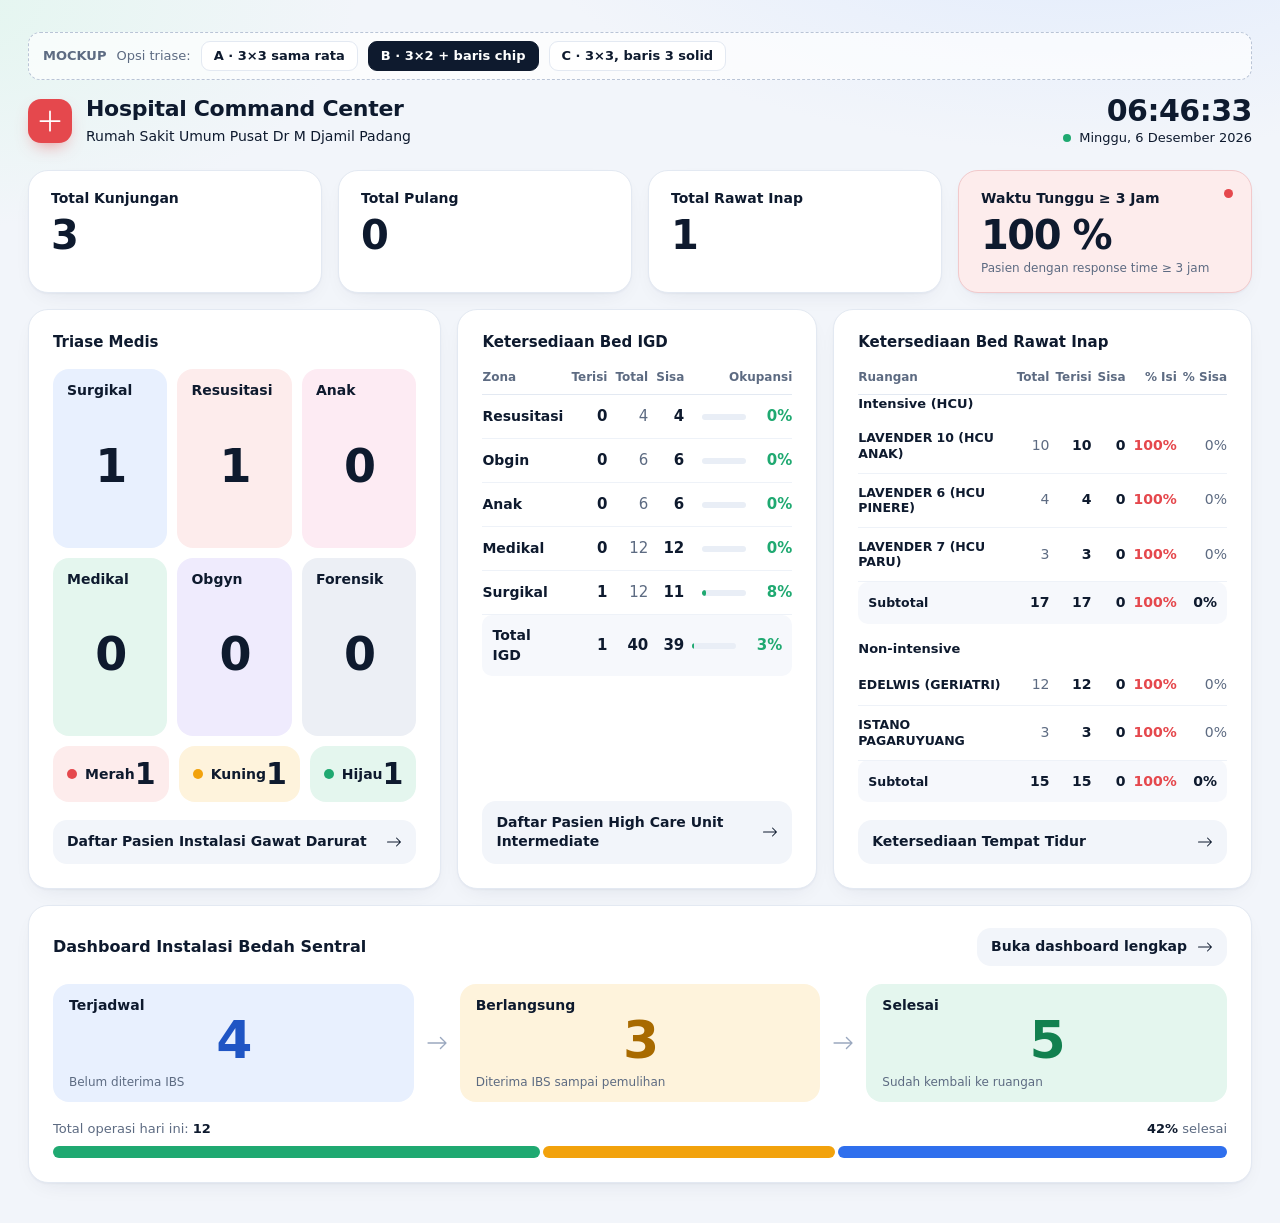
==== index.html @ 85fa8693 "butuh pendapat" ====
<!DOCTYPE html>
<html lang="id">
<head>
<meta charset="UTF-8">
<meta name="viewport" content="width=device-width, initial-scale=1">
<title>Hospital Command Center · Mockup Executive</title>
<style>
:root{--text:#0e1a2e;--muted:#5d6b82;--line:#e3e9f2;--red:#e5484d;--amber:#f2a20c;--green:#1fa971;--blue:#2f6fed}
*{box-sizing:border-box;margin:0;padding:0}
html{color-scheme:light}
body{min-height:100vh;padding:32px 28px 40px;
  background:radial-gradient(900px 420px at 85% -10%,#dfeafd 0%,transparent 65%),radial-gradient(700px 380px at -5% 0%,#e3f6ef 0%,transparent 60%),#f2f5fa;
  color:var(--text);font:15px/1.4 "Segoe UI",system-ui,-apple-system,Roboto,sans-serif;-webkit-font-smoothing:antialiased}
a{color:inherit;text-decoration:none}
.board{display:flex;flex-direction:column;gap:16px;max-width:1280px;margin:0 auto}
.num{font-variant-numeric:tabular-nums}
.ic{display:inline-block;width:1em;height:1em;fill:currentColor;flex:none}

/* Toolbar mock (hapus saat masuk PHP) */
.devbar{max-width:1280px;margin:0 auto 14px;display:flex;align-items:center;gap:10px;flex-wrap:wrap;
  padding:8px 14px;border:1px dashed #b9c4d6;border-radius:12px;background:#ffffffaa;font-size:13px;color:var(--muted)}
.devbar button{font:inherit;font-weight:600;padding:5px 12px;border-radius:9px;border:1px solid var(--line);background:#fff;color:var(--text);cursor:pointer}
.devbar button[aria-pressed="true"]{background:var(--text);color:#fff;border-color:var(--text)}
.devbar button:focus-visible{outline:2px solid var(--blue);outline-offset:2px}

/* Header */
.top{display:flex;justify-content:space-between;align-items:center;flex-wrap:wrap;gap:16px;margin-bottom:6px}
.brand{display:flex;align-items:center;gap:14px}
.brand h1{font-size:22px;font-weight:700;letter-spacing:-.3px;line-height:1.15}
.brand p{margin-top:6px;font-size:14px}
.mark{display:grid;place-items:center;width:44px;height:44px;border-radius:13px;background:var(--red);color:#fff;font-size:28px;box-shadow:0 8px 18px -8px rgba(229,72,77,.7)}
.clock{text-align:right}
.clock b{display:block;font-size:30px;font-weight:700;letter-spacing:-.5px;line-height:1.1;font-variant-numeric:tabular-nums}
.clock span{display:inline-flex;align-items:center;gap:8px;font-size:13px}
.live{width:8px;height:8px;border-radius:50%;background:var(--green);animation:live 2s infinite}
@keyframes live{0%{box-shadow:0 0 0 0 rgba(31,169,113,.5)}70%,100%{box-shadow:0 0 0 8px rgba(31,169,113,0)}}

/* Kartu */
.card{padding:22px 24px 24px;background:#fff;border:1px solid var(--line);border-radius:20px;
  box-shadow:0 1px 2px rgba(16,32,64,.04),0 8px 24px -12px rgba(16,32,64,.12)}
.card h2{margin-bottom:16px;font-size:15px;font-weight:650}

/* Baris 1 */
.kpis{display:grid;grid-template-columns:repeat(4,1fr);gap:16px}
.kpi{display:flex;flex-direction:column;gap:4px;padding:18px 22px 16px}
.kpi span{font-size:14px;font-weight:600}
.kpi b{font-size:40px;font-weight:700;letter-spacing:-1.5px;line-height:1.1}
.kpi small{font-size:12px;color:var(--muted);line-height:1.3}
.k-late{position:relative;background:#fdecec;border-color:#f2c9cb;cursor:pointer;transition:transform .3s,box-shadow .3s,border-color .2s}
.k-late::before{content:"";position:absolute;top:18px;right:18px;width:9px;height:9px;border-radius:50%;background:var(--red);animation:ping 2.2s infinite}
@keyframes ping{0%{box-shadow:0 0 0 0 rgba(229,72,77,.5)}70%,100%{box-shadow:0 0 0 9px rgba(229,72,77,0)}}
.k-late:hover{transform:translateY(-3px);border-color:var(--red);box-shadow:0 14px 26px -16px var(--red)}
.k-late:focus-visible{outline:2px solid var(--red);outline-offset:2px}

/* Baris 2 */
.grid{display:grid;grid-template-columns:1.05fr 1fr 1.2fr;gap:16px}
.c-triase,.c-bed{display:flex;flex-direction:column}

/* Triase: angka di tengah */
.triage{flex:1;display:grid;grid-template-columns:repeat(3,1fr);gap:10px;margin-bottom:18px;align-content:stretch}
.tile{position:relative;display:grid;place-items:center;min-height:96px;padding:14px 12px 10px;border-radius:16px;background:var(--cb);transition:transform .3s,box-shadow .3s}
.tile span{position:absolute;top:12px;left:14px;font-size:14px;font-weight:650}
.tile b{font-size:46px;font-weight:700;letter-spacing:-1.8px;line-height:1;padding-top:10px}
.tile:hover{transform:translateY(-3px);box-shadow:0 12px 22px -14px var(--c)}
.tile:focus-visible{outline:2px solid var(--c);outline-offset:2px}
.t-surgikal{--c:#2f6fed;--cb:#e8f0fe}.t-resusitasi{--c:#e5484d;--cb:#fdecec}.t-anak{--c:#e5679f;--cb:#fdebf3}
.t-medikal{--c:#1fa971;--cb:#e4f6ee}.t-obgyn{--c:#7c5cf0;--cb:#efebfd}.t-forensik{--c:#56657c;--cb:#eceff5}
/* Merah/Kuning/Hijau */
.t-merah{--c:#e5484d;--cb:#fdecec}.t-kuning{--c:#f2a20c;--cb:#fef3dc}.t-hijau{--c:#1fa971;--cb:#e4f6ee}
.solid.t-merah{--cb:#e5484d;color:#fff}.solid.t-kuning{--cb:#f2a20c;color:#2b1d00}.solid.t-hijau{--cb:#1fa971;color:#fff}
/* Opsi B: baris chip tipis */
.chips{display:grid;grid-template-columns:repeat(3,1fr);gap:10px}
.chips .tile{min-height:0;height:56px;padding:0 14px;display:flex;align-items:center;justify-content:space-between}
.chips .tile span{position:static;display:flex;align-items:center;gap:8px}
.chips .tile span::before{content:"";width:10px;height:10px;border-radius:50%;background:var(--c)}
.chips .tile b{padding:0;font-size:30px;letter-spacing:-1px}
.triage-wrap{flex:1;display:flex;flex-direction:column;gap:10px;margin-bottom:18px}
.triage-wrap .triage{margin-bottom:0}

/* Tabel */
.tbl{width:100%;border-collapse:collapse;font-variant-numeric:tabular-nums}
.tbl th{font-size:12px;font-weight:600;color:var(--muted);text-align:right;padding:0 0 8px 8px;border-bottom:1px solid var(--line);white-space:nowrap}
.tbl th:first-child,.tbl td:first-child{text-align:left;padding-left:0}
.tbl td{padding:11px 0 11px 8px;text-align:right;font-size:15px;font-weight:600;border-bottom:1px solid #eef2f8}
.tbl td:first-child{font-weight:600;font-size:14px}
.tbl tr.total td{border-bottom:0;font-weight:700;background:#f6f8fc}
.tbl tr.total td:first-child{padding-left:10px;border-radius:10px 0 0 10px}
.tbl tr.total td:last-child{padding-right:10px;border-radius:0 10px 10px 0}
.tbl tr.grp th{padding:16px 0 6px;border:0;font-size:13px;color:var(--text);text-align:left}
.tbl tr.grp:first-of-type th{padding-top:0}
.tbl td.dim{color:var(--muted);font-weight:500}
.occ{display:flex;align-items:center;justify-content:flex-end;gap:8px}
.occ i{display:block;width:44px;height:6px;border-radius:3px;background:#e9eef6;overflow:hidden}
.occ i u{display:block;height:100%;background:var(--c);border-radius:3px}
.occ em{font-style:normal;min-width:38px;color:var(--c)}
[data-tone=green]{--c:var(--green)}[data-tone=amber]{--c:#d98a00}[data-tone=red]{--c:var(--red)}
.ranap td:first-child{font-size:12.5px;line-height:1.25;padding-right:4px}
.ranap td{font-size:14px}
.ranap th{padding-left:6px}

.shortcut{display:flex;justify-content:space-between;align-items:center;gap:10px;margin-top:auto;padding:12px 14px;border-radius:14px;background:#f2f5fa;font-size:14px;font-weight:600;transition:background .2s}
.shortcut .ic{font-size:16px;transition:transform .25s}
.shortcut:hover{background:#e8f0fe}.shortcut:hover .ic{transform:translateX(4px)}
.shortcut:focus-visible{outline:2px solid var(--blue);outline-offset:2px}
.c-bed .tbl{margin-bottom:18px}

/* Baris 3: IBS */
.ibs-head{display:flex;justify-content:space-between;align-items:center;gap:12px;margin-bottom:18px;flex-wrap:wrap}
.ibs-head h2{margin:0;font-size:16px}
.ibs-head .shortcut{margin:0;padding:9px 14px}
.flow{display:grid;grid-template-columns:1fr auto 1fr auto 1fr;align-items:stretch;gap:12px}
.stage{display:grid;place-items:center;position:relative;min-height:118px;padding:14px;border-radius:16px;background:var(--cb)}
.stage span{position:absolute;top:12px;left:16px;font-size:14px;font-weight:650}
.stage small{position:absolute;bottom:11px;left:16px;right:16px;font-size:12px;color:var(--muted);line-height:1.3}
.stage b{font-size:52px;font-weight:700;letter-spacing:-2px;line-height:1;padding-bottom:6px}
.s-jadwal{--cb:#e8f0fe}.s-jalan{--cb:#fef3dc}.s-selesai{--cb:#e4f6ee}
.s-jadwal b{color:#1f55c4}.s-jalan b{color:#a86a00}.s-selesai b{color:#12804f}
.flow>.ic{align-self:center;font-size:22px;color:#9aa8bf}
.prog{margin-top:18px}
.prog-meta{display:flex;justify-content:space-between;font-size:13px;color:var(--muted);margin-bottom:8px}
.prog-meta b{color:var(--text)}
.bar{display:flex;gap:3px;height:12px}
.bar i{display:block;border-radius:6px;min-width:6px}
.bar .b1{background:var(--blue)}.bar .b2{background:var(--amber)}.bar .b3{background:var(--green)}

@media (max-width:1100px){.kpis{grid-template-columns:repeat(2,1fr)}.grid{grid-template-columns:1fr 1fr}.c-triase{grid-column:1/-1}}
@media (max-width:700px){body{padding:20px 14px 32px}.kpis,.grid{grid-template-columns:1fr}.clock{text-align:left}
  .flow{grid-template-columns:1fr}.flow>.ic{transform:rotate(90deg);justify-self:center}}
@media (prefers-reduced-motion:reduce){*,*::before,*::after{animation-duration:.01ms!important;transition-duration:.01ms!important}}
</style>
</head>
<body>

<svg width="0" height="0" style="position:absolute" aria-hidden="true"><defs>
  <symbol id="i-plus" viewBox="0 0 16 16"><path fill-rule="evenodd" d="M8 2a.5.5 0 0 1 .5.5v5h5a.5.5 0 0 1 0 1h-5v5a.5.5 0 0 1-1 0v-5h-5a.5.5 0 0 1 0-1h5v-5A.5.5 0 0 1 8 2Z"/></symbol>
  <symbol id="i-arrow-right" viewBox="0 0 16 16"><path fill-rule="evenodd" d="M1 8a.5.5 0 0 1 .5-.5h11.793l-3.147-3.146a.5.5 0 0 1 .708-.708l4 4a.5.5 0 0 1 0 .708l-4 4a.5.5 0 0 1-.708-.708L13.293 8.5H1.5A.5.5 0 0 1 1 8z"/></symbol>
</defs></svg>

<div class="devbar" role="group" aria-label="Mockup opsi triase">
  <b>MOCKUP</b> Opsi triase:
  <button data-opt="A" aria-pressed="false">A · 3×3 sama rata</button>
  <button data-opt="B" aria-pressed="true">B · 3×2 + baris chip</button>
  <button data-opt="C" aria-pressed="false">C · 3×3, baris 3 solid</button>
</div>

<main class="board">
  <header class="top">
    <div class="brand">
      <span class="mark" aria-hidden="true"><svg class="ic"><use href="#i-plus"/></svg></span>
      <div><h1>Hospital Command Center</h1><p>Rumah Sakit Umum Pusat Dr M Djamil Padang</p></div>
    </div>
    <div class="clock"><b id="time">--:--:--</b><span><i class="live" aria-hidden="true"></i><em id="date" style="font-style:normal">-</em></span></div>
  </header>

  <section class="kpis" aria-label="Ringkasan">
    <div class="card kpi"><span>Total Kunjungan</span><b class="num">3</b></div>
    <div class="card kpi"><span>Total Pulang</span><b class="num">0</b></div>
    <div class="card kpi"><span>Total Rawat Inap</span><b class="num">1</b></div>
    <a class="card kpi k-late" href="#" title="Persentase pasien dengan waktu tunggu / response time ≥ 3 jam">
      <span>Waktu Tunggu ≥ 3 Jam</span><b class="num">100 %</b><small>Pasien dengan response time ≥ 3 jam</small>
    </a>
  </section>

  <div class="grid">
    <!-- Triase -->
    <section class="card c-triase" aria-label="Triase medis">
      <h2>Triase Medis</h2>
      <div class="triage-wrap" id="triage"></div>
      <a class="shortcut" href="#"><span>Daftar Pasien Instalasi Gawat Darurat</span><svg class="ic"><use href="#i-arrow-right"/></svg></a>
    </section>

    <!-- Bed IGD -->
    <section class="card c-bed" aria-label="Ketersediaan bed IGD">
      <h2>Ketersediaan Bed IGD</h2>
      <table class="tbl" id="tbl-igd"></table>
      <a class="shortcut" href="#"><span>Daftar Pasien High Care Unit Intermediate</span><svg class="ic"><use href="#i-arrow-right"/></svg></a>
    </section>

    <!-- Bed Ranap -->
    <section class="card c-bed" aria-label="Ketersediaan bed rawat inap">
      <h2>Ketersediaan Bed Rawat Inap</h2>
      <table class="tbl ranap" id="tbl-ranap"></table>
      <a class="shortcut" href="#"><span>Ketersediaan Tempat Tidur</span><svg class="ic"><use href="#i-arrow-right"/></svg></a>
    </section>
  </div>

  <!-- IBS -->
  <section class="card" aria-label="Instalasi Bedah Sentral">
    <div class="ibs-head">
      <h2>Dashboard Instalasi Bedah Sentral</h2>
      <a class="shortcut" href="#"><span>Buka dashboard lengkap</span><svg class="ic"><use href="#i-arrow-right"/></svg></a>
    </div>
    <div class="flow" id="ibs-flow"></div>
    <div class="prog" id="ibs-prog"></div>
  </section>
</main>

<script>
(function(){
  /* ===== DATA MOCK (ganti dengan data controller) ===== */
  var triase=[
    {k:'surgikal',l:'Surgikal',v:1},{k:'resusitasi',l:'Resusitasi',v:1},{k:'anak',l:'Anak',v:0},
    {k:'medikal',l:'Medikal',v:0},{k:'obgyn',l:'Obgyn',v:0},{k:'forensik',l:'Forensik',v:0}];
  var level=[{k:'merah',l:'Merah',v:1},{k:'kuning',l:'Kuning',v:1},{k:'hijau',l:'Hijau',v:1}];
  /* IGD: free = bed tersedia (4/4 = semua tersedia) */
  var igd=[{n:'Resusitasi',t:4,f:4},{n:'Obgin',t:6,f:6},{n:'Anak',t:6,f:6},{n:'Medikal',t:12,f:12},{n:'Surgikal',t:12,f:11}];
  /* Ranap: pembagian kelompok masih sementara */
  var ranap=[
    {g:'Intensive (HCU)',rows:[{n:'LAVENDER 10 (HCU ANAK)',t:10,f:0},{n:'LAVENDER 6 (HCU PINERE)',t:4,f:0},{n:'LAVENDER 7 (HCU PARU)',t:3,f:0}]},
    {g:'Non-intensive',rows:[{n:'EDELWIS (GERIATRI)',t:12,f:0},{n:'ISTANO PAGARUYUANG',t:3,f:0}]}];
  var ibs={jadwal:4,jalan:3,selesai:5};

  /* ===== Helper ===== */
  function tone(p){return p>90?'red':(p>=70?'amber':'green');}
  function pct(a,b){return b?Math.round(a/b*100):0;}
  function sum(a,k){return a.reduce(function(s,x){return s+x[k];},0);}
  function tile(x,cls){return '<a class="tile t-'+x.k+(cls?' '+cls:'')+'" href="#"><span>'+x.l+'</span><b class="num">'+x.v+'</b></a>';}

  /* ===== Triase (opsi A/B/C) ===== */
  function renderTriase(opt){
    var h='';
    if(opt==='A'){
      h='<div class="triage">'+triase.map(function(x){return tile(x);}).join('')+level.map(function(x){return tile(x);}).join('')+'</div>';
    }else if(opt==='C'){
      h='<div class="triage">'+triase.map(function(x){return tile(x);}).join('')+level.map(function(x){return tile(x,'solid');}).join('')+'</div>';
    }else{
      h='<div class="triage">'+triase.map(function(x){return tile(x);}).join('')+'</div>'+
        '<div class="chips">'+level.map(function(x){return tile(x);}).join('')+'</div>';
    }
    document.getElementById('triage').innerHTML=h;
    [].forEach.call(document.querySelectorAll('.devbar button'),function(b){b.setAttribute('aria-pressed',b.dataset.opt===opt);});
  }
  [].forEach.call(document.querySelectorAll('.devbar button'),function(b){b.onclick=function(){renderTriase(b.dataset.opt);};});
  renderTriase('B');

  /* ===== Tabel IGD ===== */
  function occCell(p){return '<div class="occ" data-tone="'+tone(p)+'"><i><u style="width:'+p+'%"></u></i><em>'+p+'%</em></div>';}
  var T=0,F=0,h='<thead><tr><th>Zona</th><th>Terisi</th><th>Total</th><th>Sisa</th><th>Okupansi</th></tr></thead><tbody>';
  igd.forEach(function(r){var o=r.t-r.f;T+=r.t;F+=r.f;
    h+='<tr><td>'+r.n+'</td><td>'+o+'</td><td class="dim">'+r.t+'</td><td>'+r.f+'</td><td>'+occCell(pct(o,r.t))+'</td></tr>';});
  h+='<tr class="total"><td>Total IGD</td><td>'+(T-F)+'</td><td>'+T+'</td><td>'+F+'</td><td>'+occCell(pct(T-F,T))+'</td></tr></tbody>';
  document.getElementById('tbl-igd').innerHTML=h;

  /* ===== Tabel Ranap ===== */
  h='<thead><tr><th>Ruangan</th><th>Total</th><th>Terisi</th><th>Sisa</th><th>% Isi</th><th>% Sisa</th></tr></thead><tbody>';
  function rcell(p,k){return '<td data-tone="'+tone(p)+'" style="color:var(--c)">'+p+'%</td>';}
  ranap.forEach(function(g){
    h+='<tr class="grp"><th colspan="6">'+g.g+'</th></tr>';
    var gt=0,gf=0;
    g.rows.forEach(function(r){var o=r.t-r.f;gt+=r.t;gf+=r.f;var p=pct(o,r.t);
      h+='<tr><td>'+r.n+'</td><td class="dim">'+r.t+'</td><td>'+o+'</td><td>'+r.f+'</td>'+rcell(p)+'<td class="dim">'+(100-p)+'%</td></tr>';});
    var go=gt-gf,gp=pct(go,gt);
    h+='<tr class="total"><td>Subtotal</td><td>'+gt+'</td><td>'+go+'</td><td>'+gf+'</td>'+rcell(gp)+'<td>'+(100-gp)+'%</td></tr>';
  });
  document.getElementById('tbl-ranap').innerHTML=h+'</tbody>';

  /* ===== IBS ===== */
  var tot=ibs.jadwal+ibs.jalan+ibs.selesai,ps=pct(ibs.selesai,tot);
  document.getElementById('ibs-flow').innerHTML=
    '<div class="stage s-jadwal"><span>Terjadwal</span><b class="num">'+ibs.jadwal+'</b><small>Belum diterima IBS</small></div>'+
    '<svg class="ic"><use href="#i-arrow-right"/></svg>'+
    '<div class="stage s-jalan"><span>Berlangsung</span><b class="num">'+ibs.jalan+'</b><small>Diterima IBS sampai pemulihan</small></div>'+
    '<svg class="ic"><use href="#i-arrow-right"/></svg>'+
    '<div class="stage s-selesai"><span>Selesai</span><b class="num">'+ibs.selesai+'</b><small>Sudah kembali ke ruangan</small></div>';
  function seg(n,c){return n?'<i class="'+c+'" style="flex:'+n+'"></i>':'';}
  document.getElementById('ibs-prog').innerHTML=
    '<div class="prog-meta"><span>Total operasi hari ini: <b class="num">'+tot+'</b></span><span><b class="num">'+ps+'%</b> selesai</span></div>'+
    '<div class="bar" role="img" aria-label="Terjadwal '+ibs.jadwal+', berlangsung '+ibs.jalan+', selesai '+ibs.selesai+'">'+seg(ibs.selesai,'b3')+seg(ibs.jalan,'b2')+seg(ibs.jadwal,'b1')+'</div>';

  /* ===== Jam ===== */
  var hari=['Minggu','Senin','Selasa','Rabu','Kamis','Jumat','Sabtu'],bulan=['Januari','Februari','Maret','April','Mei','Juni','Juli','Agustus','September','Oktober','November','Desember'];
  function pad(n){return n<10?'0'+n:''+n;}
  function tick(){var d=new Date();
    document.getElementById('time').textContent=pad(d.getHours())+':'+pad(d.getMinutes())+':'+pad(d.getSeconds());
    document.getElementById('date').textContent=hari[d.getDay()]+', '+d.getDate()+' '+bulan[d.getMonth()]+' '+d.getFullYear();}
  tick();setInterval(tick,1000);
})();
</script>
</body>
</html>
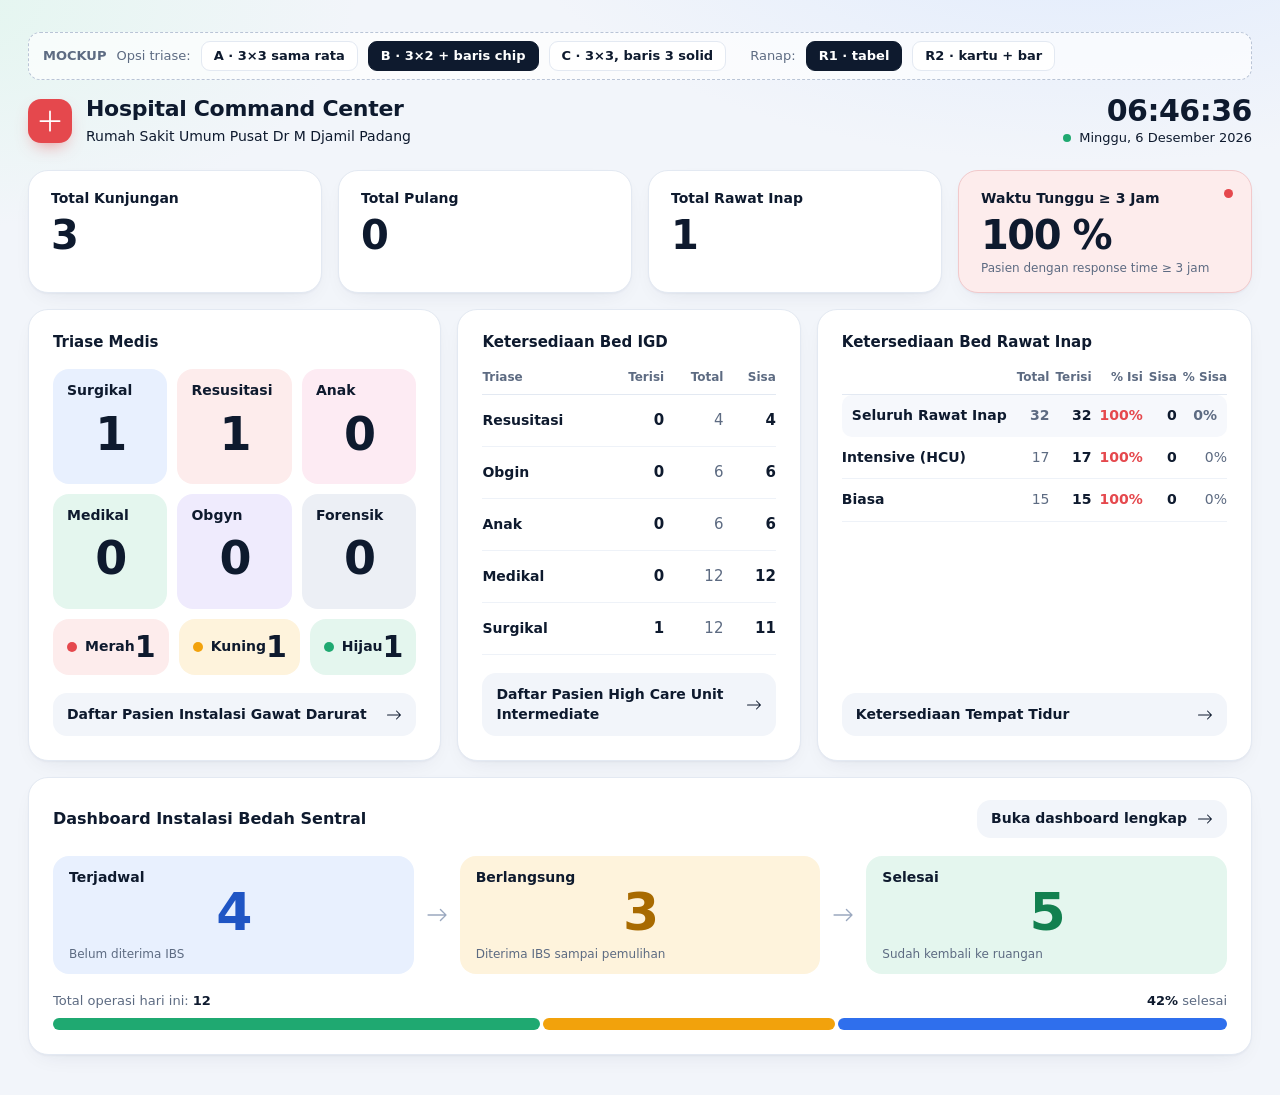
==== commit e6537d5d: "butuh pendapat" ====
--- a/index.html
+++ b/index.html
@@ -94,15 +94,28 @@
 .occ i u{display:block;height:100%;background:var(--c);border-radius:3px}
 .occ em{font-style:normal;min-width:38px;color:var(--c)}
 [data-tone=green]{--c:var(--green)}[data-tone=amber]{--c:#d98a00}[data-tone=red]{--c:var(--red)}
-.ranap td:first-child{font-size:12.5px;line-height:1.25;padding-right:4px}
+.ranap td:first-child{font-size:14px;padding-right:4px}
 .ranap td{font-size:14px}
 .ranap th{padding-left:6px}
 
+ .tbl td:first-child{white-space:nowrap}
+.ranap-wrap{margin-bottom:18px}
+.rk{display:flex;flex-direction:column;gap:14px}
+.rk-i{padding:12px 14px;border-radius:14px;background:#f6f8fc}
+.rk-i.main{background:#eef3fb}
+.rk-h{display:flex;justify-content:space-between;align-items:baseline;font-weight:650;font-size:14px}
+.rk-h b{font-size:28px;letter-spacing:-1px;color:var(--c)}
+.rk-bar{height:8px;border-radius:4px;background:#dfe6f1;margin:6px 0 8px;overflow:hidden}
+.rk-bar u{display:block;height:100%;background:var(--c);border-radius:4px}
+.rk-f{display:flex;justify-content:space-between;font-size:12.5px;color:var(--muted)}
+.rk-f b{color:var(--text)}
 .shortcut{display:flex;justify-content:space-between;align-items:center;gap:10px;margin-top:auto;padding:12px 14px;border-radius:14px;background:#f2f5fa;font-size:14px;font-weight:600;transition:background .2s}
 .shortcut .ic{font-size:16px;transition:transform .25s}
 .shortcut:hover{background:#e8f0fe}.shortcut:hover .ic{transform:translateX(4px)}
 .shortcut:focus-visible{outline:2px solid var(--blue);outline-offset:2px}
 .c-bed .tbl{margin-bottom:18px}
+#tbl-igd td{padding:15px 0 15px 8px}
+#tbl-igd td:first-child{padding-left:0}
 
 /* Baris 3: IBS */
 .ibs-head{display:flex;justify-content:space-between;align-items:center;gap:12px;margin-bottom:18px;flex-wrap:wrap}
@@ -141,6 +154,9 @@
   <button data-opt="A" aria-pressed="false">A · 3×3 sama rata</button>
   <button data-opt="B" aria-pressed="true">B · 3×2 + baris chip</button>
   <button data-opt="C" aria-pressed="false">C · 3×3, baris 3 solid</button>
+  <span style="margin-left:14px">Ranap:</span>
+  <button data-r="R1" aria-pressed="true">R1 · tabel</button>
+  <button data-r="R2" aria-pressed="false">R2 · kartu + bar</button>
 </div>
 
 <main class="board">
@@ -179,7 +195,7 @@
     <!-- Bed Ranap -->
     <section class="card c-bed" aria-label="Ketersediaan bed rawat inap">
       <h2>Ketersediaan Bed Rawat Inap</h2>
-      <table class="tbl ranap" id="tbl-ranap"></table>
+      <div id="ranap" class="ranap-wrap"></div>
       <a class="shortcut" href="#"><span>Ketersediaan Tempat Tidur</span><svg class="ic"><use href="#i-arrow-right"/></svg></a>
     </section>
   </div>
@@ -204,10 +220,6 @@
   var level=[{k:'merah',l:'Merah',v:1},{k:'kuning',l:'Kuning',v:1},{k:'hijau',l:'Hijau',v:1}];
   /* IGD: free = bed tersedia (4/4 = semua tersedia) */
   var igd=[{n:'Resusitasi',t:4,f:4},{n:'Obgin',t:6,f:6},{n:'Anak',t:6,f:6},{n:'Medikal',t:12,f:12},{n:'Surgikal',t:12,f:11}];
-  /* Ranap: pembagian kelompok masih sementara */
-  var ranap=[
-    {g:'Intensive (HCU)',rows:[{n:'LAVENDER 10 (HCU ANAK)',t:10,f:0},{n:'LAVENDER 6 (HCU PINERE)',t:4,f:0},{n:'LAVENDER 7 (HCU PARU)',t:3,f:0}]},
-    {g:'Non-intensive',rows:[{n:'EDELWIS (GERIATRI)',t:12,f:0},{n:'ISTANO PAGARUYUANG',t:3,f:0}]}];
   var ibs={jadwal:4,jalan:3,selesai:5};
 
   /* ===== Helper ===== */
@@ -234,25 +246,31 @@
   renderTriase('B');
 
   /* ===== Tabel IGD ===== */
-  function occCell(p){return '<div class="occ" data-tone="'+tone(p)+'"><i><u style="width:'+p+'%"></u></i><em>'+p+'%</em></div>';}
-  var T=0,F=0,h='<thead><tr><th>Zona</th><th>Terisi</th><th>Total</th><th>Sisa</th><th>Okupansi</th></tr></thead><tbody>';
-  igd.forEach(function(r){var o=r.t-r.f;T+=r.t;F+=r.f;
-    h+='<tr><td>'+r.n+'</td><td>'+o+'</td><td class="dim">'+r.t+'</td><td>'+r.f+'</td><td>'+occCell(pct(o,r.t))+'</td></tr>';});
-  h+='<tr class="total"><td>Total IGD</td><td>'+(T-F)+'</td><td>'+T+'</td><td>'+F+'</td><td>'+occCell(pct(T-F,T))+'</td></tr></tbody>';
-  document.getElementById('tbl-igd').innerHTML=h;
-
-  /* ===== Tabel Ranap ===== */
-  h='<thead><tr><th>Ruangan</th><th>Total</th><th>Terisi</th><th>Sisa</th><th>% Isi</th><th>% Sisa</th></tr></thead><tbody>';
-  function rcell(p,k){return '<td data-tone="'+tone(p)+'" style="color:var(--c)">'+p+'%</td>';}
-  ranap.forEach(function(g){
-    h+='<tr class="grp"><th colspan="6">'+g.g+'</th></tr>';
-    var gt=0,gf=0;
-    g.rows.forEach(function(r){var o=r.t-r.f;gt+=r.t;gf+=r.f;var p=pct(o,r.t);
-      h+='<tr><td>'+r.n+'</td><td class="dim">'+r.t+'</td><td>'+o+'</td><td>'+r.f+'</td>'+rcell(p)+'<td class="dim">'+(100-p)+'%</td></tr>';});
-    var go=gt-gf,gp=pct(go,gt);
-    h+='<tr class="total"><td>Subtotal</td><td>'+gt+'</td><td>'+go+'</td><td>'+gf+'</td>'+rcell(gp)+'<td>'+(100-gp)+'%</td></tr>';
-  });
-  document.getElementById('tbl-ranap').innerHTML=h+'</tbody>';
+  var h='<thead><tr><th>Triase</th><th>Terisi</th><th>Total</th><th>Sisa</th></tr></thead><tbody>';
+  igd.forEach(function(r){h+='<tr><td>'+r.n+'</td><td>'+(r.t-r.f)+'</td><td class="dim">'+r.t+'</td><td>'+r.f+'</td></tr>';});
+  document.getElementById('tbl-igd').innerHTML=h+'</tbody>';
+
+  /* ===== Ranap kumulatif (R1 tabel / R2 kartu) ===== */
+  var rn=[{n:'Intensive (HCU)',t:17,o:17},{n:'Biasa',t:15,o:15}];
+  var all={n:'Seluruh Rawat Inap',t:sum(rn,'t'),o:sum(rn,'o')};
+  function cell(p){return '<td data-tone="'+tone(p)+'" style="color:var(--c)">'+p+'%</td>';}
+  function renderRanap(v){
+    var el=document.getElementById('ranap'),x;
+    if(v==='R2'){
+      x='<div class="rk">'+[all].concat(rn).map(function(r,i){var p=pct(r.o,r.t),f=r.t-r.o;
+        return '<div class="rk-i'+(i?'':' main')+'" data-tone="'+tone(p)+'"><div class="rk-h"><span>'+r.n+'</span><b class="num">'+p+'%</b></div>'+
+          '<div class="rk-bar"><u style="width:'+p+'%"></u></div>'+
+          '<div class="rk-f num"><span><b>'+r.o+'</b> terisi dari <b>'+r.t+'</b> bed</span><span>Sisa <b>'+f+'</b> ('+(100-p)+'%)</span></div></div>';}).join('')+'</div>';
+    }else{
+      x='<table class="tbl ranap"><thead><tr><th></th><th>Total</th><th>Terisi</th><th>% Isi</th><th>Sisa</th><th>% Sisa</th></tr></thead><tbody>'+
+        [all].concat(rn).map(function(r,i){var p=pct(r.o,r.t);
+          return '<tr'+(i?'':' class="total"')+'><td>'+r.n+'</td><td class="dim">'+r.t+'</td><td>'+r.o+'</td>'+cell(p)+'<td>'+(r.t-r.o)+'</td><td class="dim">'+(100-p)+'%</td></tr>';}).join('')+'</tbody></table>';
+    }
+    el.innerHTML=x;
+    [].forEach.call(document.querySelectorAll('[data-r]'),function(b){b.setAttribute('aria-pressed',b.dataset.r===v);});
+  }
+  [].forEach.call(document.querySelectorAll('[data-r]'),function(b){b.onclick=function(){renderRanap(b.dataset.r);};});
+  renderRanap('R1');
 
   /* ===== IBS ===== */
   var tot=ibs.jadwal+ibs.jalan+ibs.selesai,ps=pct(ibs.selesai,tot);
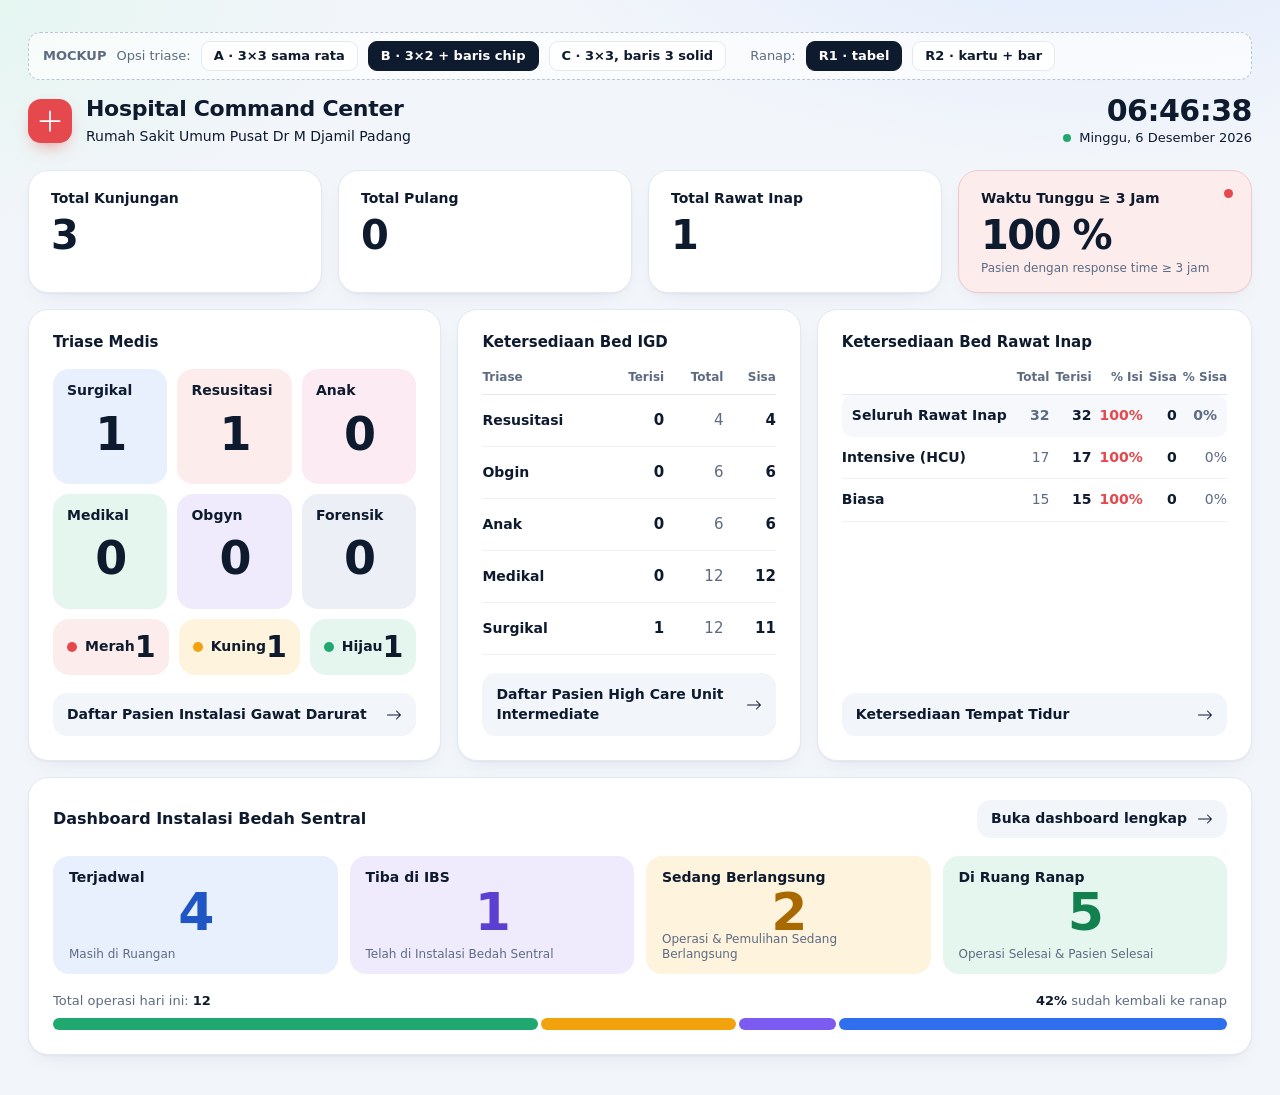
==== commit 0b19546f: "butuh pendapat" ====
--- a/index.html
+++ b/index.html
@@ -121,24 +121,23 @@
 .ibs-head{display:flex;justify-content:space-between;align-items:center;gap:12px;margin-bottom:18px;flex-wrap:wrap}
 .ibs-head h2{margin:0;font-size:16px}
 .ibs-head .shortcut{margin:0;padding:9px 14px}
-.flow{display:grid;grid-template-columns:1fr auto 1fr auto 1fr;align-items:stretch;gap:12px}
+.flow{display:grid;grid-template-columns:repeat(4,1fr);gap:12px}
 .stage{display:grid;place-items:center;position:relative;min-height:118px;padding:14px;border-radius:16px;background:var(--cb)}
 .stage span{position:absolute;top:12px;left:16px;font-size:14px;font-weight:650}
 .stage small{position:absolute;bottom:11px;left:16px;right:16px;font-size:12px;color:var(--muted);line-height:1.3}
 .stage b{font-size:52px;font-weight:700;letter-spacing:-2px;line-height:1;padding-bottom:6px}
-.s-jadwal{--cb:#e8f0fe}.s-jalan{--cb:#fef3dc}.s-selesai{--cb:#e4f6ee}
-.s-jadwal b{color:#1f55c4}.s-jalan b{color:#a86a00}.s-selesai b{color:#12804f}
-.flow>.ic{align-self:center;font-size:22px;color:#9aa8bf}
+.s-jadwal{--cb:#e8f0fe}.s-tiba{--cb:#efebfd}.s-jalan{--cb:#fef3dc}.s-selesai{--cb:#e4f6ee}
+.s-jadwal b{color:#1f55c4}.s-tiba b{color:#5b3fd0}.s-jalan b{color:#a86a00}.s-selesai b{color:#12804f}
 .prog{margin-top:18px}
 .prog-meta{display:flex;justify-content:space-between;font-size:13px;color:var(--muted);margin-bottom:8px}
 .prog-meta b{color:var(--text)}
 .bar{display:flex;gap:3px;height:12px}
 .bar i{display:block;border-radius:6px;min-width:6px}
-.bar .b1{background:var(--blue)}.bar .b2{background:var(--amber)}.bar .b3{background:var(--green)}
-
-@media (max-width:1100px){.kpis{grid-template-columns:repeat(2,1fr)}.grid{grid-template-columns:1fr 1fr}.c-triase{grid-column:1/-1}}
+.bar .b1{background:var(--blue)}.bar .b2{background:var(--amber)}.bar .b4{background:#7c5cf0}.bar .b3{background:var(--green)}
+
+@media (max-width:1100px){.flow{grid-template-columns:1fr 1fr}.kpis{grid-template-columns:repeat(2,1fr)}.grid{grid-template-columns:1fr 1fr}.c-triase{grid-column:1/-1}}
 @media (max-width:700px){body{padding:20px 14px 32px}.kpis,.grid{grid-template-columns:1fr}.clock{text-align:left}
-  .flow{grid-template-columns:1fr}.flow>.ic{transform:rotate(90deg);justify-self:center}}
+  .flow{grid-template-columns:1fr 1fr}}
 @media (prefers-reduced-motion:reduce){*,*::before,*::after{animation-duration:.01ms!important;transition-duration:.01ms!important}}
 </style>
 </head>
@@ -220,7 +219,7 @@
   var level=[{k:'merah',l:'Merah',v:1},{k:'kuning',l:'Kuning',v:1},{k:'hijau',l:'Hijau',v:1}];
   /* IGD: free = bed tersedia (4/4 = semua tersedia) */
   var igd=[{n:'Resusitasi',t:4,f:4},{n:'Obgin',t:6,f:6},{n:'Anak',t:6,f:6},{n:'Medikal',t:12,f:12},{n:'Surgikal',t:12,f:11}];
-  var ibs={jadwal:4,jalan:3,selesai:5};
+  var ibs={jadwal:4,tiba:1,jalan:2,selesai:5};
 
   /* ===== Helper ===== */
   function tone(p){return p>90?'red':(p>=70?'amber':'green');}
@@ -273,17 +272,17 @@
   renderRanap('R1');
 
   /* ===== IBS ===== */
-  var tot=ibs.jadwal+ibs.jalan+ibs.selesai,ps=pct(ibs.selesai,tot);
+  var tot=ibs.jadwal+ibs.tiba+ibs.jalan+ibs.selesai,ps=pct(ibs.selesai,tot);
+  function st(c,l,v,d){return '<div class="stage '+c+'"><span>'+l+'</span><b class="num">'+v+'</b><small>'+d+'</small></div>';}
   document.getElementById('ibs-flow').innerHTML=
-    '<div class="stage s-jadwal"><span>Terjadwal</span><b class="num">'+ibs.jadwal+'</b><small>Belum diterima IBS</small></div>'+
-    '<svg class="ic"><use href="#i-arrow-right"/></svg>'+
-    '<div class="stage s-jalan"><span>Berlangsung</span><b class="num">'+ibs.jalan+'</b><small>Diterima IBS sampai pemulihan</small></div>'+
-    '<svg class="ic"><use href="#i-arrow-right"/></svg>'+
-    '<div class="stage s-selesai"><span>Selesai</span><b class="num">'+ibs.selesai+'</b><small>Sudah kembali ke ruangan</small></div>';
+    st('s-jadwal','Terjadwal',ibs.jadwal,'Masih di Ruangan')+
+    st('s-tiba','Tiba di IBS',ibs.tiba,'Telah di Instalasi Bedah Sentral')+
+    st('s-jalan','Sedang Berlangsung',ibs.jalan,'Operasi &amp; Pemulihan Sedang Berlangsung')+
+    st('s-selesai','Di Ruang Ranap',ibs.selesai,'Operasi Selesai &amp; Pasien Selesai');
   function seg(n,c){return n?'<i class="'+c+'" style="flex:'+n+'"></i>':'';}
   document.getElementById('ibs-prog').innerHTML=
-    '<div class="prog-meta"><span>Total operasi hari ini: <b class="num">'+tot+'</b></span><span><b class="num">'+ps+'%</b> selesai</span></div>'+
-    '<div class="bar" role="img" aria-label="Terjadwal '+ibs.jadwal+', berlangsung '+ibs.jalan+', selesai '+ibs.selesai+'">'+seg(ibs.selesai,'b3')+seg(ibs.jalan,'b2')+seg(ibs.jadwal,'b1')+'</div>';
+    '<div class="prog-meta"><span>Total operasi hari ini: <b class="num">'+tot+'</b></span><span><b class="num">'+ps+'%</b> sudah kembali ke ranap</span></div>'+
+    '<div class="bar" role="img" aria-label="Terjadwal '+ibs.jadwal+', tiba di IBS '+ibs.tiba+', berlangsung '+ibs.jalan+', di ruang ranap '+ibs.selesai+'">'+seg(ibs.selesai,'b3')+seg(ibs.jalan,'b2')+seg(ibs.tiba,'b4')+seg(ibs.jadwal,'b1')+'</div>';
 
   /* ===== Jam ===== */
   var hari=['Minggu','Senin','Selasa','Rabu','Kamis','Jumat','Sabtu'],bulan=['Januari','Februari','Maret','April','Mei','Juni','Juli','Agustus','September','Oktober','November','Desember'];
